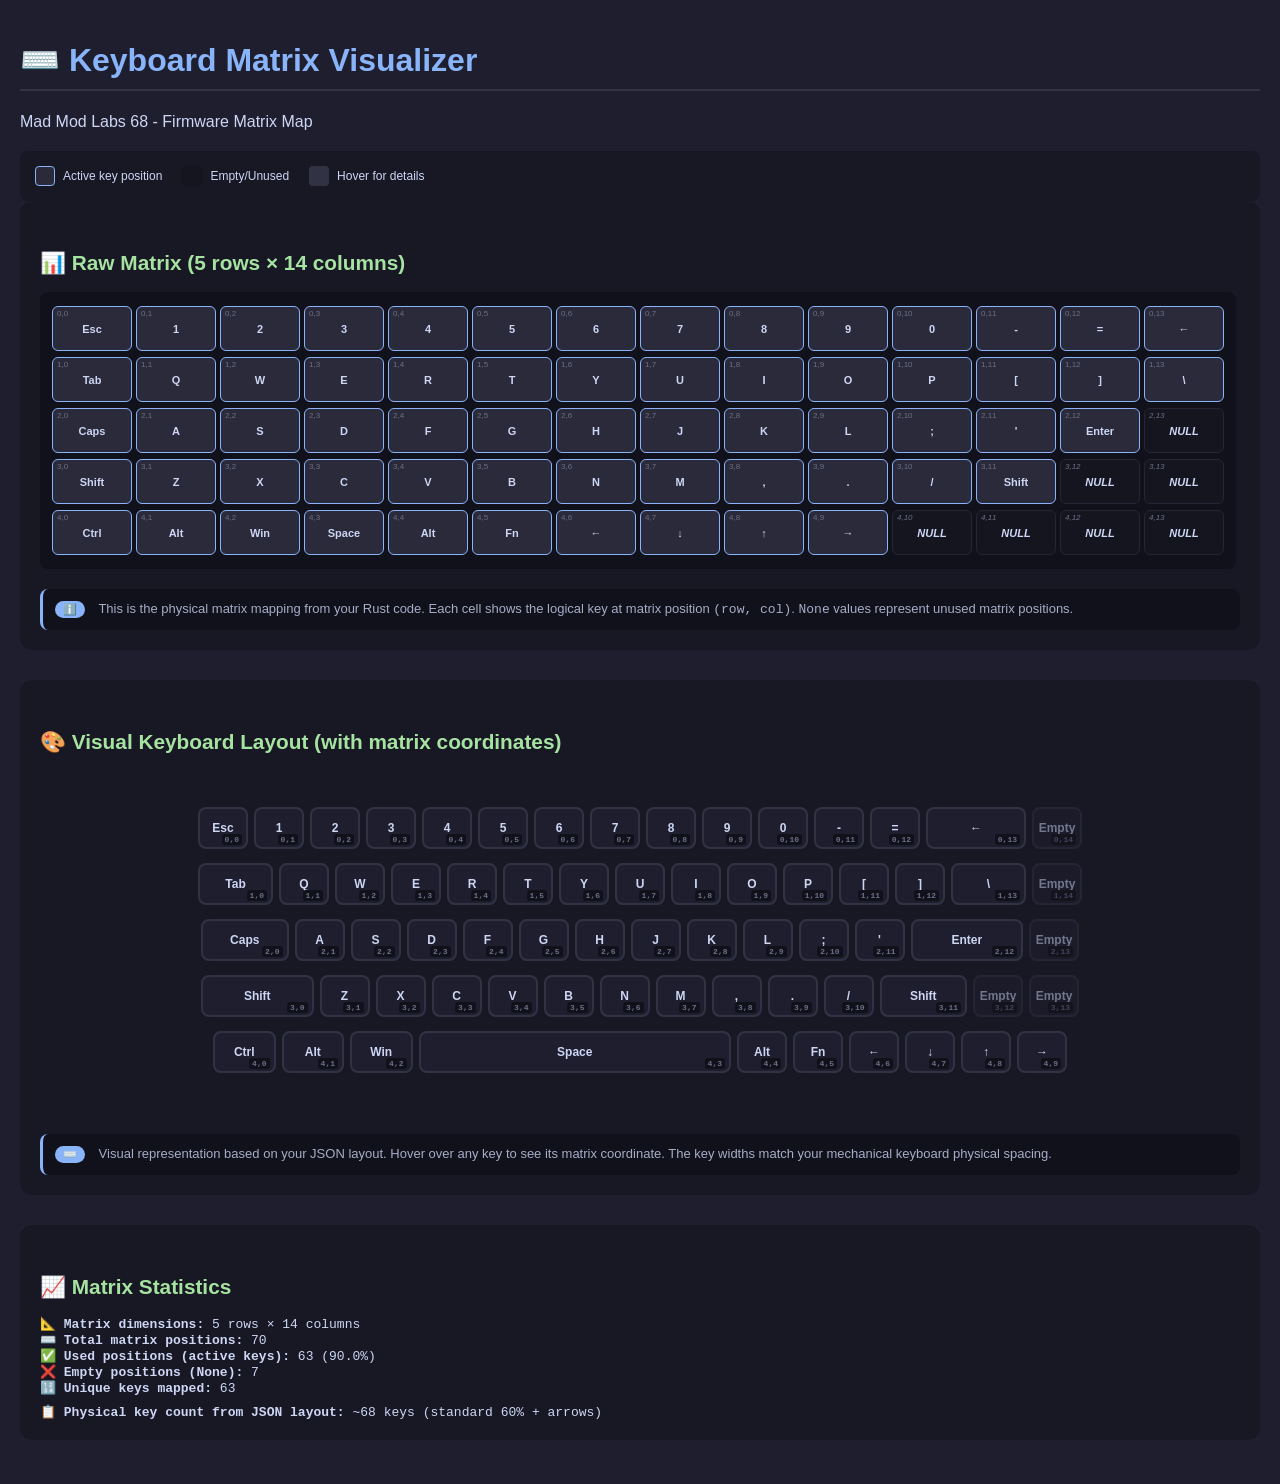
==== sixty-eight-key/view/index.html @ b58243b5 "basic visualizer" ====
<!-- @format -->

<!doctype html>
<html lang="en">
  <head>
    <meta charset="UTF-8" />
    <meta name="viewport" content="width=device-width, initial-scale=1.0" />
    <link rel="stylesheet" href="styles.css" />
    <title>Keyboard Matrix Visualizer - 68 Key Layout</title>
  </head>
  <body>
    <div class="container">
      <h1>⌨️ Keyboard Matrix Visualizer</h1>
      <p>Mad Mod Labs 68 - Firmware Matrix Map</p>

      <div class="legend">
        <div class="legend-item">
          <div
            class="legend-color"
            style="background: #2a2a3a; border: 1px solid #89b4fa"
          ></div>
          <span>Active key position</span>
        </div>
        <div class="legend-item">
          <div class="legend-color" style="background: #151520"></div>
          <span>Empty/Unused</span>
        </div>
        <div class="legend-item">
          <div class="legend-color" style="background: #313244"></div>
          <span>Hover for details</span>
        </div>
      </div>

      <!-- Raw Matrix View -->
      <div class="matrix-section">
        <h2>📊 Raw Matrix (5 rows × 14 columns)</h2>
        <div id="matrixView" class="matrix-grid"></div>
        <div class="info-text">
          <span class="badge">ℹ️</span> This is the physical matrix mapping from
          your Rust code. Each cell shows the logical key at matrix position
          <code>(row, col)</code>. <code>None</code> values represent unused
          matrix positions.
        </div>
      </div>

      <!-- Visual Keyboard Layout -->
      <div class="matrix-section">
        <h2>🎨 Visual Keyboard Layout (with matrix coordinates)</h2>
        <div id="keyboardView" class="keyboard-layout"></div>
        <div class="info-text">
          <span class="badge">⌨️</span> Visual representation based on your JSON
          layout. Hover over any key to see its matrix coordinate. The key
          widths match your mechanical keyboard physical spacing.
        </div>
      </div>

      <!-- Matrix Statistics -->
      <div class="matrix-section">
        <h2>📈 Matrix Statistics</h2>
        <div id="stats" style="font-family: monospace; font-size: 13px"></div>
      </div>
    </div>
  </body>
  <script src="layout.js"></script>
</html>
---- sixty-eight-key/view/styles.css ----
/** @format */

* {
  box-sizing: border-box;
}

body {
  font-family: "Segoe UI", Tahoma, Geneva, Verdana, sans-serif;
  background: #1e1e2e;
  color: #cdd6f4;
  margin: 0;
  padding: 20px;
}

.container {
  max-width: 1400px;
  margin: 0 auto;
}

h1 {
  color: #89b4fa;
  border-bottom: 2px solid #313244;
  padding-bottom: 10px;
}

h2 {
  color: #a6e3a1;
  margin-top: 30px;
  font-size: 1.3em;
}

.matrix-section {
  background: #181825;
  border-radius: 12px;
  padding: 20px;
  margin-bottom: 30px;
  overflow-x: auto;
}

.matrix-grid {
  display: inline-block;
  background: #11111b;
  border-radius: 8px;
  padding: 10px;
}

.matrix-row {
  display: flex;
  margin: 2px 0;
}

.matrix-cell {
  width: 80px;
  min-width: 80px;
  height: 45px;
  margin: 2px;
  background: #1e1e2e;
  border: 1px solid #313244;
  border-radius: 6px;
  display: flex;
  align-items: center;
  justify-content: center;
  font-size: 11px;
  font-weight: 500;
  text-align: center;
  padding: 4px;
  transition: all 0.2s;
  position: relative;
}

.matrix-cell.empty {
  background: #151520;
  border-color: #252535;
  color: #6c7086;
  font-style: italic;
}

.matrix-cell.has-key {
  background: #2a2a3a;
  border-color: #89b4fa;
}

.matrix-cell:hover {
  transform: scale(1.02);
  background: #313244;
  cursor: help;
}

.matrix-coord {
  position: absolute;
  top: 2px;
  left: 4px;
  font-size: 8px;
  color: #6c7086;
}

.key-name {
  font-size: 11px;
  font-weight: 600;
  color: #cdd6f4;
  word-break: break-word;
  max-width: 70px;
}

.keyboard-layout {
  background: #181825;
  border-radius: 12px;
  padding: 30px 20px;
  overflow-x: auto;
  margin-top: 20px;
}

.key-row {
  display: flex;
  justify-content: center;
  margin-bottom: 8px;
  flex-wrap: nowrap;
}

.key {
  background: #1e1e2e;
  border: 2px solid #313244;
  border-radius: 8px;
  margin: 3px;
  padding: 12px 6px;
  text-align: center;
  font-size: 12px;
  font-weight: 600;
  color: #cdd6f4;
  transition: all 0.15s;
  display: inline-flex;
  align-items: center;
  justify-content: center;
  white-space: nowrap;
  cursor: help;
  position: relative;
  min-width: 45px;
}

.key:hover {
  background: #313244;
  transform: translateY(-1px);
  border-color: #89b4fa;
}

.key .coord-badge {
  position: absolute;
  bottom: 2px;
  right: 4px;
  font-size: 8px;
  color: #6c7086;
  background: #11111b;
  padding: 1px 3px;
  border-radius: 3px;
  font-family: monospace;
}

.legend {
  display: flex;
  gap: 20px;
  margin-top: 20px;
  padding: 15px;
  background: #181825;
  border-radius: 8px;
  font-size: 12px;
}

.legend-item {
  display: flex;
  align-items: center;
  gap: 8px;
}

.legend-color {
  width: 20px;
  height: 20px;
  border-radius: 4px;
}

.info-text {
  background: #11111b;
  padding: 12px;
  border-radius: 8px;
  margin-top: 20px;
  font-size: 13px;
  color: #a6adc8;
  border-left: 3px solid #89b4fa;
}

.badge {
  background: #89b4fa;
  color: #11111b;
  padding: 2px 8px;
  border-radius: 12px;
  font-size: 11px;
  font-weight: bold;
  display: inline-block;
  margin-right: 10px;
}

@media (max-width: 768px) {
  .matrix-cell {
    width: 60px;
    min-width: 60px;
    font-size: 9px;
  }
  .key {
    font-size: 9px;
    padding: 8px 3px;
    min-width: 35px;
  }
}
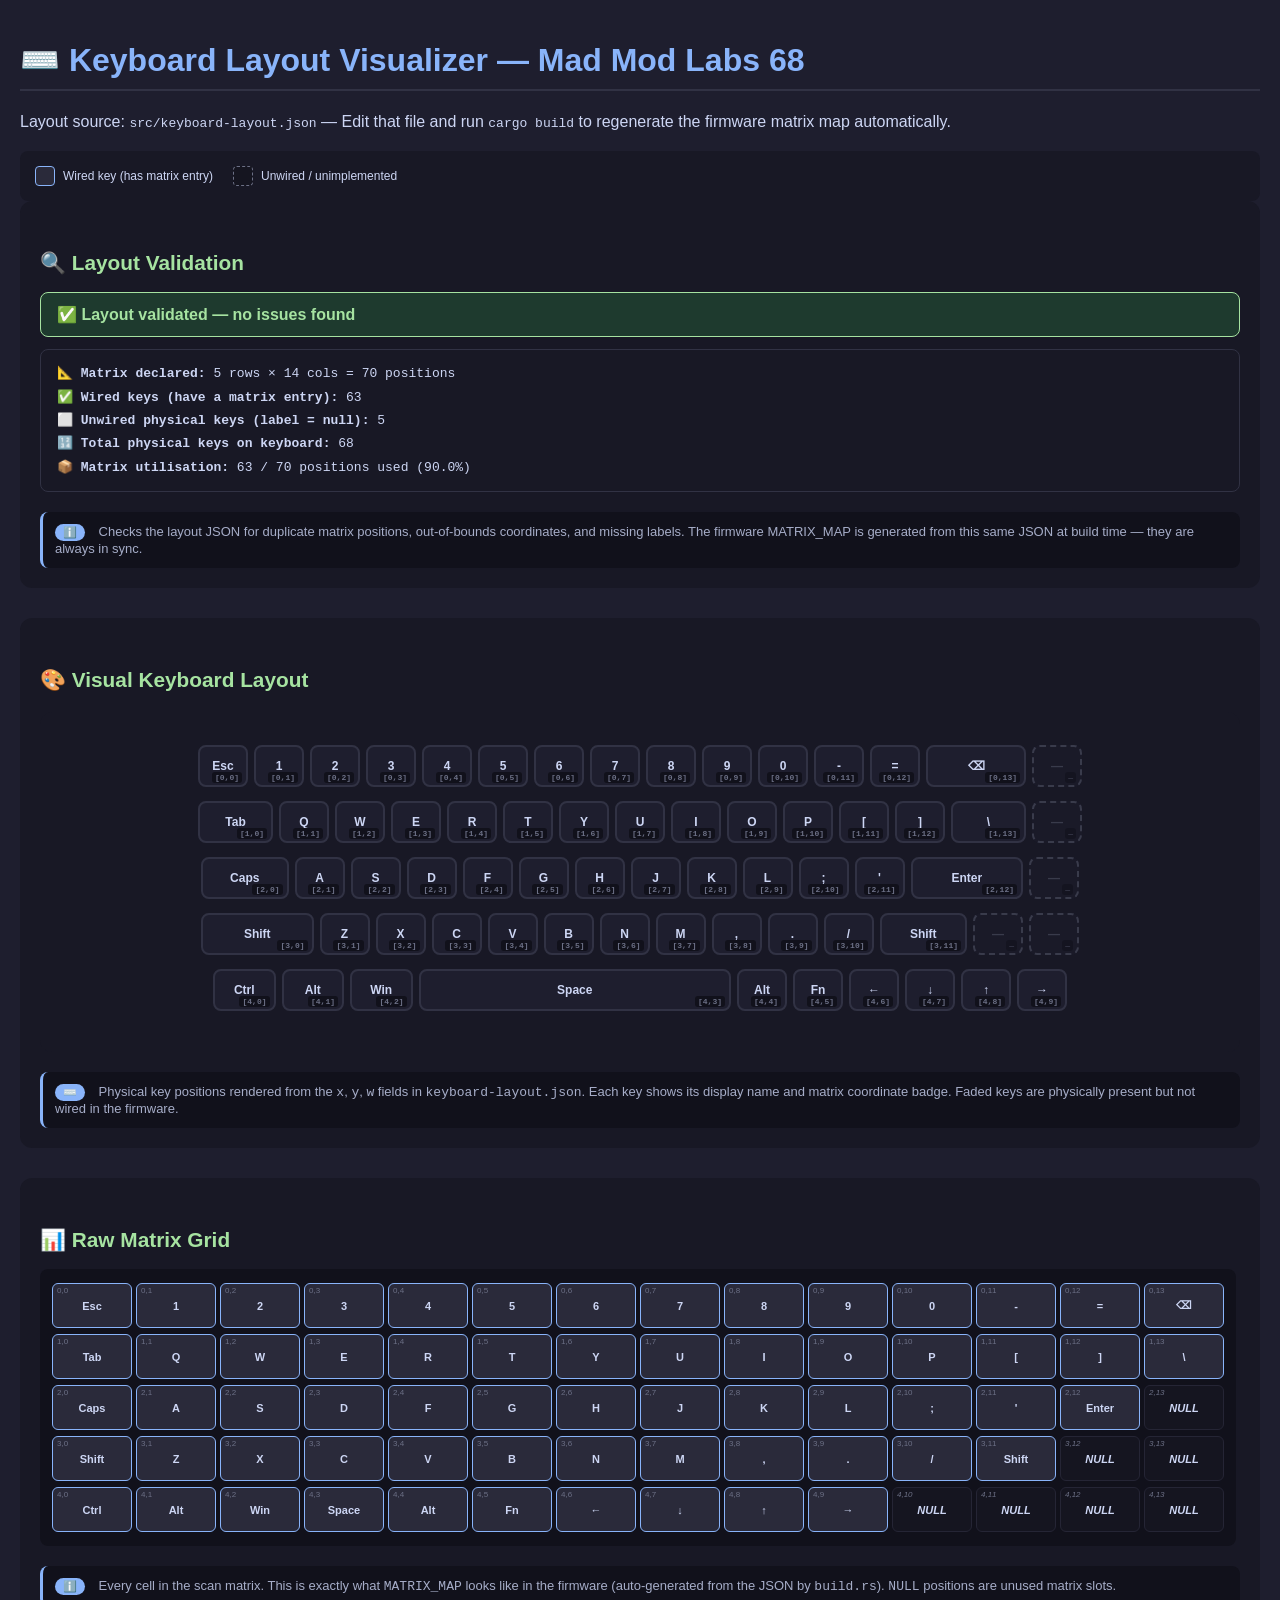
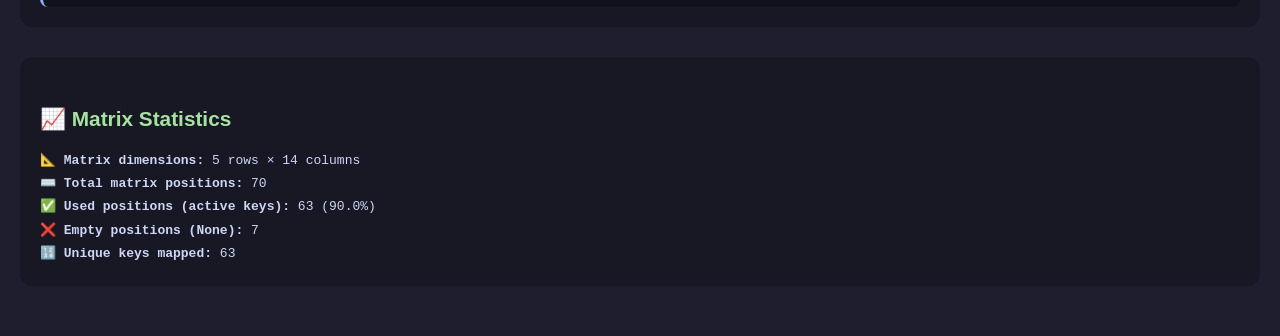
==== commit fe23da1b: "bump" ====
--- a/sixty-eight-key/view/index.html
+++ b/sixty-eight-key/view/index.html
@@ -6,12 +6,16 @@
     <meta charset="UTF-8" />
     <meta name="viewport" content="width=device-width, initial-scale=1.0" />
     <link rel="stylesheet" href="styles.css" />
-    <title>Keyboard Matrix Visualizer - 68 Key Layout</title>
+    <title>Keyboard Layout Visualizer</title>
   </head>
   <body>
     <div class="container">
-      <h1>⌨️ Keyboard Matrix Visualizer</h1>
-      <p>Mad Mod Labs 68 - Firmware Matrix Map</p>
+      <h1>⌨️ Keyboard Layout Visualizer</h1>
+      <p>
+        Layout source: <code>src/keyboard-layout.json</code> — Edit that file
+        and run <code>cargo build</code> to regenerate the firmware matrix map
+        automatically.
+      </p>
 
       <div class="legend">
         <div class="legend-item">
@@ -19,45 +23,63 @@
             class="legend-color"
             style="background: #2a2a3a; border: 1px solid #89b4fa"
           ></div>
-          <span>Active key position</span>
+          <span>Wired key (has matrix entry)</span>
         </div>
         <div class="legend-item">
-          <div class="legend-color" style="background: #151520"></div>
-          <span>Empty/Unused</span>
-        </div>
-        <div class="legend-item">
-          <div class="legend-color" style="background: #313244"></div>
-          <span>Hover for details</span>
+          <div
+            class="legend-color"
+            style="background: #151520; border: 1px dashed #6c7086"
+          ></div>
+          <span>Unwired / unimplemented</span>
         </div>
       </div>
 
-      <!-- Raw Matrix View -->
+      <!-- Layout Validation -->
       <div class="matrix-section">
-        <h2>📊 Raw Matrix (5 rows × 14 columns)</h2>
-        <div id="matrixView" class="matrix-grid"></div>
+        <h2>🔍 Layout Validation</h2>
+        <div id="validationView"></div>
         <div class="info-text">
-          <span class="badge">ℹ️</span> This is the physical matrix mapping from
-          your Rust code. Each cell shows the logical key at matrix position
-          <code>(row, col)</code>. <code>None</code> values represent unused
-          matrix positions.
+          <span class="badge">ℹ️</span>
+          Checks the layout JSON for duplicate matrix positions, out-of-bounds
+          coordinates, and missing labels. The firmware MATRIX_MAP is generated
+          from this same JSON at build time — they are always in sync.
         </div>
       </div>
 
-      <!-- Visual Keyboard Layout -->
+      <!-- Visual Keyboard -->
       <div class="matrix-section">
-        <h2>🎨 Visual Keyboard Layout (with matrix coordinates)</h2>
+        <h2>🎨 Visual Keyboard Layout</h2>
         <div id="keyboardView" class="keyboard-layout"></div>
         <div class="info-text">
-          <span class="badge">⌨️</span> Visual representation based on your JSON
-          layout. Hover over any key to see its matrix coordinate. The key
-          widths match your mechanical keyboard physical spacing.
+          <span class="badge">⌨️</span>
+          Physical key positions rendered from the <code>x</code>,
+          <code>y</code>, <code>w</code> fields in
+          <code>keyboard-layout.json</code>. Each key shows its display name and
+          matrix coordinate badge. Faded keys are physically present but not
+          wired in the firmware.
         </div>
       </div>
 
-      <!-- Matrix Statistics -->
+      <!-- Raw Matrix Grid -->
+      <div class="matrix-section">
+        <h2>📊 Raw Matrix Grid</h2>
+        <div id="matrixView" class="matrix-grid"></div>
+        <div class="info-text">
+          <span class="badge">ℹ️</span>
+          Every cell in the scan matrix. This is exactly what
+          <code>MATRIX_MAP</code> looks like in the firmware (auto-generated
+          from the JSON by <code>build.rs</code>). <code>NULL</code> positions
+          are unused matrix slots.
+        </div>
+      </div>
+
+      <!-- Statistics -->
       <div class="matrix-section">
         <h2>📈 Matrix Statistics</h2>
-        <div id="stats" style="font-family: monospace; font-size: 13px"></div>
+        <div
+          id="stats"
+          style="font-family: monospace; font-size: 13px; line-height: 1.8"
+        ></div>
       </div>
     </div>
   </body>
--- a/sixty-eight-key/view/styles.css
+++ b/sixty-eight-key/view/styles.css
@@ -196,6 +196,63 @@
   font-weight: bold;
   display: inline-block;
   margin-right: 10px;
+}
+
+/* --- Unwired / unimplemented key --- */
+.key.key-unimplemented {
+  opacity: 0.4;
+  border-style: dashed;
+  border-color: #6c7086;
+  color: #6c7086;
+}
+
+/* --- Validation panel --- */
+.validation-ok {
+  background: #1e3a2e;
+  border: 1px solid #a6e3a1;
+  color: #a6e3a1;
+  padding: 12px 16px;
+  border-radius: 8px;
+  font-weight: 600;
+  margin-bottom: 12px;
+}
+
+.validation-errors {
+  background: #3a1e1e;
+  border: 1px solid #f38ba8;
+  color: #f38ba8;
+  padding: 12px 16px;
+  border-radius: 8px;
+  margin-bottom: 12px;
+}
+
+.validation-errors ul,
+.validation-warnings ul {
+  margin: 8px 0 0 0;
+  padding-left: 20px;
+  font-size: 13px;
+  line-height: 1.7;
+}
+
+.validation-warnings {
+  background: #3a321e;
+  border: 1px solid #f9e2af;
+  color: #f9e2af;
+  padding: 12px 16px;
+  border-radius: 8px;
+  margin-bottom: 12px;
+}
+
+.validation-info {
+  background: #181825;
+  border: 1px solid #313244;
+  color: #cdd6f4;
+  padding: 12px 16px;
+  border-radius: 8px;
+  font-family: monospace;
+  font-size: 13px;
+  line-height: 1.8;
+  margin-top: 12px;
 }
 
 @media (max-width: 768px) {
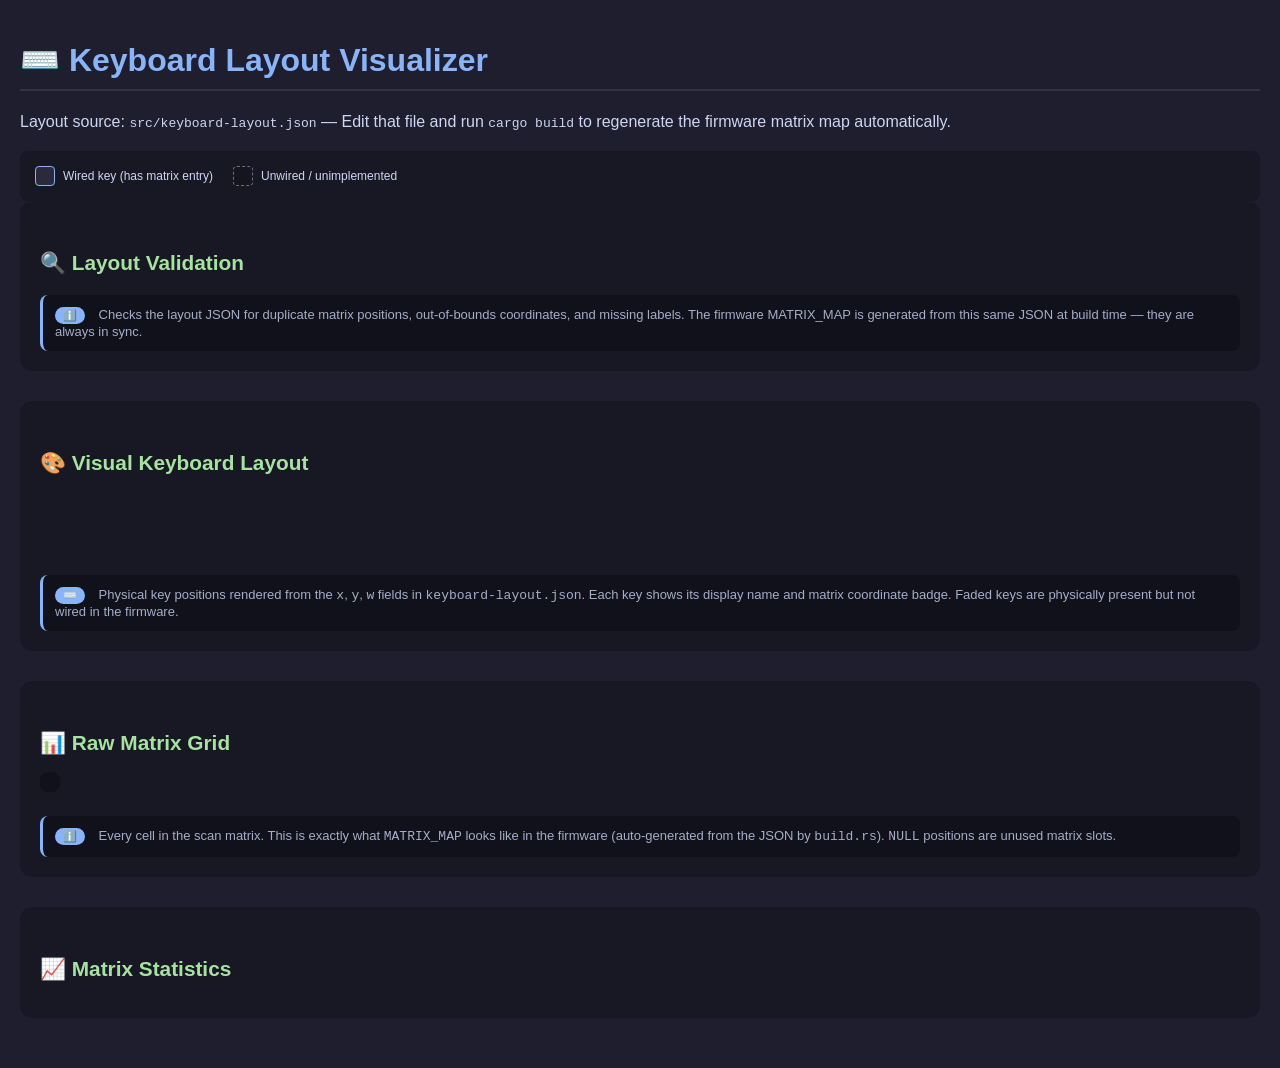
==== commit f66dbce0: "bump" ====
--- a/sixty-eight-key/view/index.html
+++ b/sixty-eight-key/view/index.html
@@ -84,4 +84,5 @@
     </div>
   </body>
   <script src="layout.js"></script>
+  <script src="script.js"></script>
 </html>
